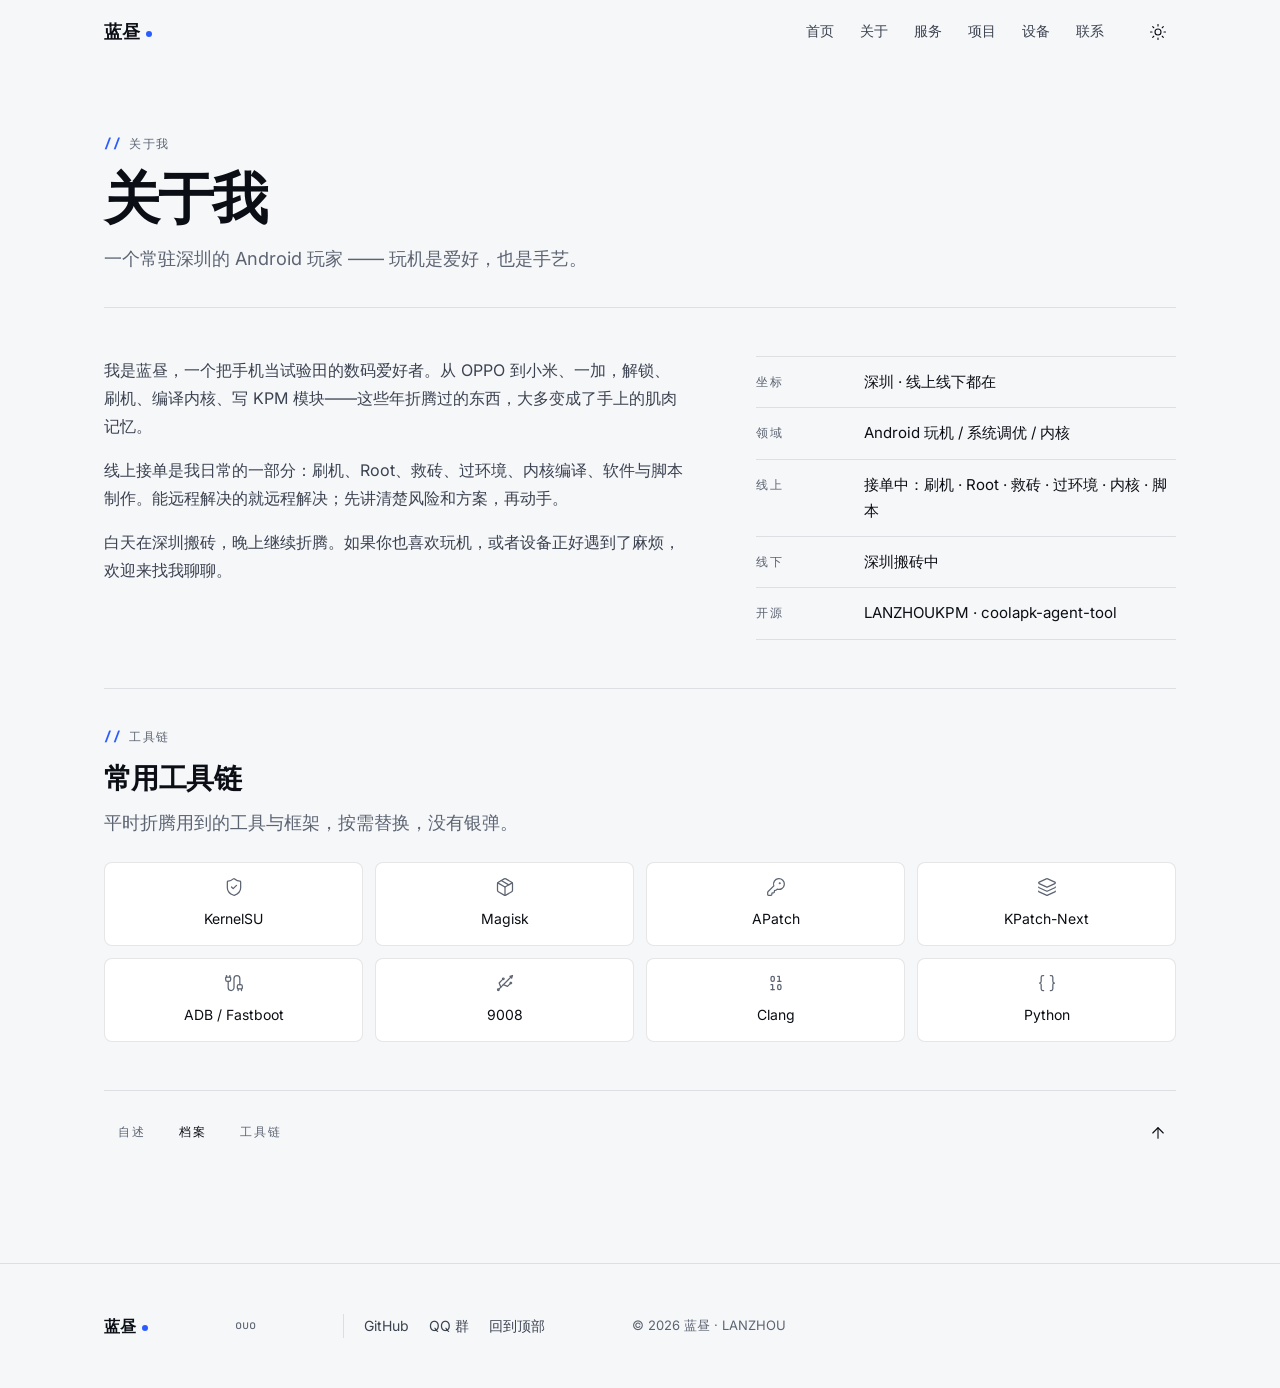
==== about/index.html @ 0f18b176 "site build: 2026-10-04 13:26 UTC" ====
<!DOCTYPE html><html lang="zh-CN" data-theme="light"><head><meta charset="utf-8"><meta name="viewport" content="width=device-width, initial-scale=1"><title>关于我 · 蓝昼 LANZHOU</title><meta name="description" content="蓝昼，常驻深圳的 Android 玩家：解锁、刷机、编译内核、写 KPM 模块。这是他的自述与常用工具链。"><meta name="color-scheme" content="light dark"><meta name="theme-color" content="#f6f7f9" media="(prefers-color-scheme: light)"><meta name="theme-color" content="#06080d" media="(prefers-color-scheme: dark)"><meta name="author" content="蓝昼"><meta property="og:title" content="关于我 · 蓝昼 LANZHOU"><meta property="og:description" content="蓝昼，常驻深圳的 Android 玩家：解锁、刷机、编译内核、写 KPM 模块。这是他的自述与常用工具链。"><meta property="og:type" content="website"><link rel="icon" type="image/svg+xml" href="/favicon.svg"><script>
      (function () {
        var root = document.documentElement;
        root.classList.add('js');
        try {
          var stored = localStorage.getItem('lz-theme');
          var theme =
            stored === 'light' || stored === 'dark'
              ? stored
              : window.matchMedia('(prefers-color-scheme: dark)').matches
                ? 'dark'
                : 'light';
          root.dataset.theme = theme;
        } catch (error) {
          /* keep the default light theme */
        }
      })();
    </script><meta name="astro-view-transitions-enabled" content="true"><meta name="astro-view-transitions-fallback" content="animate"><script type="module" src="/_astro/ClientRouter.astro_astro_type_script_index_0_lang.CYDbzu1r.js"></script><link rel="stylesheet" href="/_astro/Footer.B8YaAHz7.css"></head><body><a class="skip-link" href="#main">跳到主要内容</a><header data-astro-transition-persist="nav" class="nav" id="nav"><div class="container nav__inner"><a class="nav__logo" href="/" aria-label="蓝昼 · 回到首页">蓝昼<span class="nav__dot" aria-hidden="true"></span></a><nav class="nav__links" aria-label="主导航"><a class="nav__link" href="/">首页</a><a class="nav__link is-active" href="/about" aria-current="page">关于</a><a class="nav__link" href="/services">服务</a><a class="nav__link" href="/projects">项目</a><a class="nav__link" href="/devices">设备</a><a class="nav__link" href="/contact">联系</a><span class="nav__underline" aria-hidden="true"></span></nav><div class="nav__actions"><button class="icon-btn theme-toggle js-theme-toggle" type="button" aria-label="切换明暗主题" aria-pressed="false"><svg class="icon-sun" width="18" height="18" viewBox="0 0 24 24" fill="none" stroke="currentColor" stroke-width="1.5" stroke-linecap="round" stroke-linejoin="round" aria-hidden="true"><circle cx="12" cy="12" r="4" />
  <path d="M12 2v2" />
  <path d="M12 20v2" />
  <path d="m4.93 4.93 1.41 1.41" />
  <path d="m17.66 17.66 1.41 1.41" />
  <path d="M2 12h2" />
  <path d="M20 12h2" />
  <path d="m6.34 17.66-1.41 1.41" />
  <path d="m19.07 4.93-1.41 1.41" /></svg><svg class="icon-moon" width="18" height="18" viewBox="0 0 24 24" fill="none" stroke="currentColor" stroke-width="1.5" stroke-linecap="round" stroke-linejoin="round" aria-hidden="true"><path d="M20.985 12.486a9 9 0 1 1-9.473-9.472c.405-.022.617.46.402.803a6 6 0 0 0 8.268 8.268c.344-.215.825-.004.803.401" /></svg></button><button class="icon-btn nav__burger" id="navBurger" type="button" aria-label="打开菜单" aria-expanded="false" aria-controls="menuSheet"><span class="burger-lines" aria-hidden="true"><span></span><span></span></span></button></div></div></header><div class="menu-sheet" id="menuSheet"><a class="menu-sheet__link" style="--i:0" href="/">首页</a><a class="menu-sheet__link is-active" style="--i:1" href="/about" aria-current="page">关于</a><a class="menu-sheet__link" style="--i:2" href="/services">服务</a><a class="menu-sheet__link" style="--i:3" href="/projects">项目</a><a class="menu-sheet__link" style="--i:4" href="/devices">设备</a><a class="menu-sheet__link" style="--i:5" href="/contact">联系</a><div class="menu-sheet__foot"><span class="menu-sheet__foot-label">亮色 / 深色</span><button class="icon-btn theme-toggle js-theme-toggle" type="button" aria-label="切换明暗主题" aria-pressed="false"><svg class="icon-sun" width="18" height="18" viewBox="0 0 24 24" fill="none" stroke="currentColor" stroke-width="1.5" stroke-linecap="round" stroke-linejoin="round" aria-hidden="true"><circle cx="12" cy="12" r="4" />
  <path d="M12 2v2" />
  <path d="M12 20v2" />
  <path d="m4.93 4.93 1.41 1.41" />
  <path d="m17.66 17.66 1.41 1.41" />
  <path d="M2 12h2" />
  <path d="M20 12h2" />
  <path d="m6.34 17.66-1.41 1.41" />
  <path d="m19.07 4.93-1.41 1.41" /></svg><svg class="icon-moon" width="18" height="18" viewBox="0 0 24 24" fill="none" stroke="currentColor" stroke-width="1.5" stroke-linecap="round" stroke-linejoin="round" aria-hidden="true"><path d="M20.985 12.486a9 9 0 1 1-9.473-9.472c.405-.022.617.46.402.803a6 6 0 0 0 8.268 8.268c.344-.215.825-.004.803.401" /></svg></button></div></div><main id="main" tabindex="-1"><section><div class="container"><header class="page-head"><p class="eyebrow">关于我</p><h1 class="page-head__title">关于我</h1><p class="page-head__lede">一个常驻深圳的 Android 玩家 —— 玩机是爱好，也是手艺。</p></header><div class="page-body"><div class="about__grid"><div class="about__prose" id="story" data-reveal><p>我是蓝昼，一个把手机当试验田的数码爱好者。从 OPPO 到小米、一加，解锁、刷机、编译内核、写 KPM 模块——这些年折腾过的东西，大多变成了手上的肌肉记忆。</p><p>线上接单是我日常的一部分：刷机、Root、救砖、过环境、内核编译、软件与脚本制作。能远程解决的就远程解决；先讲清楚风险和方案，再动手。</p><p>白天在深圳搬砖，晚上继续折腾。如果你也喜欢玩机，或者设备正好遇到了麻烦，欢迎来找我聊聊。</p></div><div class="about__facts" id="facts" data-reveal style="--reveal-delay:1"><div class="fact"><span class="fact__label">坐标</span><span class="fact__value">深圳 · 线上线下都在</span></div><div class="fact"><span class="fact__label">领域</span><span class="fact__value">Android 玩机 / 系统调优 / 内核</span></div><div class="fact"><span class="fact__label">线上</span><span class="fact__value">接单中：刷机 · Root · 救砖 · 过环境 · 内核 · 脚本</span></div><div class="fact"><span class="fact__label">线下</span><span class="fact__value">深圳搬砖中</span></div><div class="fact"><span class="fact__label">开源</span><span class="fact__value">LANZHOUKPM · coolapk-agent-tool</span></div></div></div><div class="about__toolchain" id="toolchain" data-reveal><p class="eyebrow">工具链</p><h2 class="section-title">常用工具链</h2><p class="section-sub">平时折腾用到的工具与框架，按需替换，没有银弹。</p><ul class="tool-grid" role="list"><li class="tool-tile"><span class="tool-tile__icon"><svg width="20" height="20" viewBox="0 0 24 24" fill="none" stroke="currentColor" stroke-width="1.5" stroke-linecap="round" stroke-linejoin="round" aria-hidden="true"><path d="M20 13c0 5-3.5 7.5-7.66 8.95a1 1 0 0 1-.67-.01C7.5 20.5 4 18 4 13V6a1 1 0 0 1 1-1c2 0 4.5-1.2 6.24-2.72a1.17 1.17 0 0 1 1.52 0C14.51 3.81 17 5 19 5a1 1 0 0 1 1 1z" />
  <path d="m9 12 2 2 4-4" /></svg></span><span class="tool-tile__name">KernelSU</span></li><li class="tool-tile"><span class="tool-tile__icon"><svg width="20" height="20" viewBox="0 0 24 24" fill="none" stroke="currentColor" stroke-width="1.5" stroke-linecap="round" stroke-linejoin="round" aria-hidden="true"><path d="M11 21.73a2 2 0 0 0 2 0l7-4A2 2 0 0 0 21 16V8a2 2 0 0 0-1-1.73l-7-4a2 2 0 0 0-2 0l-7 4A2 2 0 0 0 3 8v8a2 2 0 0 0 1 1.73z" />
  <path d="M12 22V12" />
  <polyline points="3.29 7 12 12 20.71 7" />
  <path d="m7.5 4.27 9 5.15" /></svg></span><span class="tool-tile__name">Magisk</span></li><li class="tool-tile"><span class="tool-tile__icon"><svg width="20" height="20" viewBox="0 0 24 24" fill="none" stroke="currentColor" stroke-width="1.5" stroke-linecap="round" stroke-linejoin="round" aria-hidden="true"><path d="M2.586 17.414A2 2 0 0 0 2 18.828V21a1 1 0 0 0 1 1h3a1 1 0 0 0 1-1v-1a1 1 0 0 1 1-1h1a1 1 0 0 0 1-1v-1a1 1 0 0 1 1-1h.172a2 2 0 0 0 1.414-.586l.814-.814a6.5 6.5 0 1 0-4-4z" />
  <circle cx="16.5" cy="7.5" r=".5" fill="currentColor" /></svg></span><span class="tool-tile__name">APatch</span></li><li class="tool-tile"><span class="tool-tile__icon"><svg width="20" height="20" viewBox="0 0 24 24" fill="none" stroke="currentColor" stroke-width="1.5" stroke-linecap="round" stroke-linejoin="round" aria-hidden="true"><path d="M12.83 2.18a2 2 0 0 0-1.66 0L2.6 6.08a1 1 0 0 0 0 1.83l8.58 3.91a2 2 0 0 0 1.66 0l8.58-3.9a1 1 0 0 0 0-1.83z" />
  <path d="M2 12a1 1 0 0 0 .58.91l8.6 3.91a2 2 0 0 0 1.65 0l8.58-3.9A1 1 0 0 0 22 12" />
  <path d="M2 17a1 1 0 0 0 .58.91l8.6 3.91a2 2 0 0 0 1.65 0l8.58-3.9A1 1 0 0 0 22 17" /></svg></span><span class="tool-tile__name">KPatch-Next</span></li><li class="tool-tile"><span class="tool-tile__icon"><svg width="20" height="20" viewBox="0 0 24 24" fill="none" stroke="currentColor" stroke-width="1.5" stroke-linecap="round" stroke-linejoin="round" aria-hidden="true"><path d="M17 19a1 1 0 0 1-1-1v-2a2 2 0 0 1 2-2h2a2 2 0 0 1 2 2v2a1 1 0 0 1-1 1z" />
  <path d="M17 21v-2" />
  <path d="M19 14V6.5a1 1 0 0 0-7 0v11a1 1 0 0 1-7 0V10" />
  <path d="M21 21v-2" />
  <path d="M3 5V3" />
  <path d="M4 10a2 2 0 0 1-2-2V6a1 1 0 0 1 1-1h4a1 1 0 0 1 1 1v2a2 2 0 0 1-2 2z" />
  <path d="M7 5V3" /></svg></span><span class="tool-tile__name">ADB / Fastboot</span></li><li class="tool-tile"><span class="tool-tile__icon"><svg width="20" height="20" viewBox="0 0 24 24" fill="none" stroke="currentColor" stroke-width="1.5" stroke-linecap="round" stroke-linejoin="round" aria-hidden="true"><circle cx="10" cy="7" r="1" />
  <circle cx="4" cy="20" r="1" />
  <path d="M4.7 19.3 19 5" />
  <path d="m21 3-3 1 2 2Z" />
  <path d="M9.26 7.68 5 12l2 5" />
  <path d="m10 14 5 2 3.5-3.5" />
  <path d="m18 12 1-1 1 1-1 1Z" /></svg></span><span class="tool-tile__name">9008</span></li><li class="tool-tile"><span class="tool-tile__icon"><svg width="20" height="20" viewBox="0 0 24 24" fill="none" stroke="currentColor" stroke-width="1.5" stroke-linecap="round" stroke-linejoin="round" aria-hidden="true"><rect x="14" y="14" width="4" height="6" rx="2" />
  <rect x="6" y="4" width="4" height="6" rx="2" />
  <path d="M6 20h4" />
  <path d="M14 10h4" />
  <path d="M6 14h2v6" />
  <path d="M14 4h2v6" /></svg></span><span class="tool-tile__name">Clang</span></li><li class="tool-tile"><span class="tool-tile__icon"><svg width="20" height="20" viewBox="0 0 24 24" fill="none" stroke="currentColor" stroke-width="1.5" stroke-linecap="round" stroke-linejoin="round" aria-hidden="true"><path d="M8 3H7a2 2 0 0 0-2 2v5a2 2 0 0 1-2 2 2 2 0 0 1 2 2v5c0 1.1.9 2 2 2h1" />
  <path d="M16 21h1a2 2 0 0 0 2-2v-5c0-1.1.9-2 2-2a2 2 0 0 1-2-2V5a2 2 0 0 0-2-2h-1" /></svg></span><span class="tool-tile__name">Python</span></li></ul></div><nav class="page-toc" aria-label="本页目录" data-toc><ul class="page-toc__list" role="list"><li><a class="page-toc__link" href="#story" data-toc-link="#story">自述</a></li><li><a class="page-toc__link" href="#facts" data-toc-link="#facts">档案</a></li><li><a class="page-toc__link" href="#toolchain" data-toc-link="#toolchain">工具链</a></li></ul><button class="icon-btn page-toc__top" type="button" data-toc-top aria-label="回到顶部"><svg width="16" height="16" viewBox="0 0 24 24" fill="none" stroke="currentColor" stroke-width="1.5" stroke-linecap="round" stroke-linejoin="round" aria-hidden="true"><path d="m5 12 7-7 7 7" />
  <path d="M12 19V5" /></svg></button></nav></div></div></section></main><footer class="footer"><div class="container"><div class="footer__grid"><a class="footer__brand" href="/">蓝昼<span class="brand-dot" aria-hidden="true"></span></a><span class="footer__meta">ouo</span><div class="footer__links footer__links--routes"><a class="footer__link" href="https://github.com/LANZHOU-1" target="_blank" rel="noopener">GitHub</a><a class="footer__link" href="https://qm.qq.com/cgi-bin/qm/qr?k=FAzw1wKRV6R-6odhcSvSNSamWyo17o_5&amp;jump_from=webapi&amp;authKey=oeqmKlNpkUFIu+/Ma2nOqrueSHoh1JoUUSZ+VoMtCYi2a6aO78MT2yeQeweDq3gS" target="_blank" rel="noopener">QQ 群</a><button class="footer__link" type="button" data-toc-top>回到顶部</button></div><p class="footer__copy">© 2026 蓝昼 · LANZHOU</p></div></div></footer><div class="toast" id="toast" role="status" aria-live="polite"></div><script type="module" src="/_astro/BaseLayout.astro_astro_type_script_index_0_lang.CA8ISk42.js"></script></body></html>
---- _astro/Footer.B8YaAHz7.css ----
.astro-route-announcer{clip:rect(0 0 0 0);clip-path:inset(50%);white-space:nowrap;width:1px;height:1px;position:absolute;top:0;left:0;overflow:hidden}@font-face{font-family:Inter Variable;font-style:normal;font-display:swap;font-weight:100 900;src:url(/_astro/inter-cyrillic-ext-wght-normal.BOeWTOD4.woff2)format("woff2-variations");unicode-range:U+460-52F,U+1C80-1C8A,U+20B4,U+2DE0-2DFF,U+A640-A69F,U+FE2E-FE2F}@font-face{font-family:Inter Variable;font-style:normal;font-display:swap;font-weight:100 900;src:url(/_astro/inter-cyrillic-wght-normal.DqGufNeO.woff2)format("woff2-variations");unicode-range:U+301,U+400-45F,U+490-491,U+4B0-4B1,U+2116}@font-face{font-family:Inter Variable;font-style:normal;font-display:swap;font-weight:100 900;src:url(/_astro/inter-greek-ext-wght-normal.DlzME5K_.woff2)format("woff2-variations");unicode-range:U+1F??}@font-face{font-family:Inter Variable;font-style:normal;font-display:swap;font-weight:100 900;src:url(/_astro/inter-greek-wght-normal.CkhJZR-_.woff2)format("woff2-variations");unicode-range:U+370-377,U+37A-37F,U+384-38A,U+38C,U+38E-3A1,U+3A3-3FF}@font-face{font-family:Inter Variable;font-style:normal;font-display:swap;font-weight:100 900;src:url(/_astro/inter-vietnamese-wght-normal.CBcvBZtf.woff2)format("woff2-variations");unicode-range:U+102-103,U+110-111,U+128-129,U+168-169,U+1A0-1A1,U+1AF-1B0,U+300-301,U+303-304,U+308-309,U+323,U+329,U+1EA0-1EF9,U+20AB}@font-face{font-family:Inter Variable;font-style:normal;font-display:swap;font-weight:100 900;src:url(/_astro/inter-latin-ext-wght-normal.DO1Apj_S.woff2)format("woff2-variations");unicode-range:U+100-2BA,U+2BD-2C5,U+2C7-2CC,U+2CE-2D7,U+2DD-2FF,U+304,U+308,U+329,U+1D00-1DBF,U+1E00-1E9F,U+1EF2-1EFF,U+2020,U+20A0-20AB,U+20AD-20C0,U+2113,U+2C60-2C7F,U+A720-A7FF}@font-face{font-family:Inter Variable;font-style:normal;font-display:swap;font-weight:100 900;src:url(/_astro/inter-latin-wght-normal.Dx4kXJAl.woff2)format("woff2-variations");unicode-range:U+??,U+131,U+152-153,U+2BB-2BC,U+2C6,U+2DA,U+2DC,U+304,U+308,U+329,U+2000-206F,U+20AC,U+2122,U+2191,U+2193,U+2212,U+2215,U+FEFF,U+FFFD}@font-face{font-family:JetBrains Mono;font-style:normal;font-display:swap;font-weight:400;src:url([data-uri])format("woff2"),url([data-uri])format("woff");unicode-range:U+460-52F,U+1C80-1C8A,U+20B4,U+2DE0-2DFF,U+A640-A69F,U+FE2E-FE2F}@font-face{font-family:JetBrains Mono;font-style:normal;font-display:swap;font-weight:400;src:url(/_astro/jetbrains-mono-cyrillic-400-normal.BEIGL1Tu.woff2)format("woff2"),url(/_astro/jetbrains-mono-cyrillic-400-normal.ugxPyKxw.woff)format("woff");unicode-range:U+301,U+400-45F,U+490-491,U+4B0-4B1,U+2116}@font-face{font-family:JetBrains Mono;font-style:normal;font-display:swap;font-weight:400;src:url(/_astro/jetbrains-mono-greek-400-normal.C190GLew.woff2)format("woff2"),url(/_astro/jetbrains-mono-greek-400-normal.B9oWc5Lo.woff)format("woff");unicode-range:U+370-377,U+37A-37F,U+384-38A,U+38C,U+38E-3A1,U+3A3-3FF}@font-face{font-family:JetBrains Mono;font-style:normal;font-display:swap;font-weight:400;src:url([data-uri])format("woff2"),url(/_astro/jetbrains-mono-vietnamese-400-normal.CqNFfHCs.woff)format("woff");unicode-range:U+102-103,U+110-111,U+128-129,U+168-169,U+1A0-1A1,U+1AF-1B0,U+300-301,U+303-304,U+308-309,U+323,U+329,U+1EA0-1EF9,U+20AB}@font-face{font-family:JetBrains Mono;font-style:normal;font-display:swap;font-weight:400;src:url(/_astro/jetbrains-mono-latin-ext-400-normal.Bc8Ftmh3.woff2)format("woff2"),url(/_astro/jetbrains-mono-latin-ext-400-normal.fXTG6kC5.woff)format("woff");unicode-range:U+100-2BA,U+2BD-2C5,U+2C7-2CC,U+2CE-2D7,U+2DD-2FF,U+304,U+308,U+329,U+1D00-1DBF,U+1E00-1E9F,U+1EF2-1EFF,U+2020,U+20A0-20AB,U+20AD-20C0,U+2113,U+2C60-2C7F,U+A720-A7FF}@font-face{font-family:JetBrains Mono;font-style:normal;font-display:swap;font-weight:400;src:url(/_astro/jetbrains-mono-latin-400-normal.V6pRDFza.woff2)format("woff2"),url(/_astro/jetbrains-mono-latin-400-normal.6-qcROiO.woff)format("woff");unicode-range:U+??,U+131,U+152-153,U+2BB-2BC,U+2C6,U+2DA,U+2DC,U+304,U+308,U+329,U+2000-206F,U+20AC,U+2122,U+2191,U+2193,U+2212,U+2215,U+FEFF,U+FFFD}@font-face{font-family:JetBrains Mono;font-style:normal;font-display:swap;font-weight:500;src:url([data-uri])format("woff2"),url([data-uri])format("woff");unicode-range:U+460-52F,U+1C80-1C8A,U+20B4,U+2DE0-2DFF,U+A640-A69F,U+FE2E-FE2F}@font-face{font-family:JetBrains Mono;font-style:normal;font-display:swap;font-weight:500;src:url(/_astro/jetbrains-mono-cyrillic-500-normal.DmUKJPL_.woff2)format("woff2"),url(/_astro/jetbrains-mono-cyrillic-500-normal.DJqRU3vO.woff)format("woff");unicode-range:U+301,U+400-45F,U+490-491,U+4B0-4B1,U+2116}@font-face{font-family:JetBrains Mono;font-style:normal;font-display:swap;font-weight:500;src:url(/_astro/jetbrains-mono-greek-500-normal.JpySY46c.woff2)format("woff2"),url(/_astro/jetbrains-mono-greek-500-normal.D7SFKleX.woff)format("woff");unicode-range:U+370-377,U+37A-37F,U+384-38A,U+38C,U+38E-3A1,U+3A3-3FF}@font-face{font-family:JetBrains Mono;font-style:normal;font-display:swap;font-weight:500;src:url([data-uri])format("woff2"),url(/_astro/jetbrains-mono-vietnamese-500-normal.DNRqzVM1.woff)format("woff");unicode-range:U+102-103,U+110-111,U+128-129,U+168-169,U+1A0-1A1,U+1AF-1B0,U+300-301,U+303-304,U+308-309,U+323,U+329,U+1EA0-1EF9,U+20AB}@font-face{font-family:JetBrains Mono;font-style:normal;font-display:swap;font-weight:500;src:url(/_astro/jetbrains-mono-latin-ext-500-normal.Cut-4mMH.woff2)format("woff2"),url(/_astro/jetbrains-mono-latin-ext-500-normal.ckzbgY84.woff)format("woff");unicode-range:U+100-2BA,U+2BD-2C5,U+2C7-2CC,U+2CE-2D7,U+2DD-2FF,U+304,U+308,U+329,U+1D00-1DBF,U+1E00-1E9F,U+1EF2-1EFF,U+2020,U+20A0-20AB,U+20AD-20C0,U+2113,U+2C60-2C7F,U+A720-A7FF}@font-face{font-family:JetBrains Mono;font-style:normal;font-display:swap;font-weight:500;src:url(/_astro/jetbrains-mono-latin-500-normal.BWZEU5yA.woff2)format("woff2"),url(/_astro/jetbrains-mono-latin-500-normal.CJOVTJB7.woff)format("woff");unicode-range:U+??,U+131,U+152-153,U+2BB-2BC,U+2C6,U+2DA,U+2DC,U+304,U+308,U+329,U+2000-206F,U+20AC,U+2122,U+2191,U+2193,U+2212,U+2215,U+FEFF,U+FFFD}:root{color-scheme:light;--color-primary:#2a5cff;--color-primary-hover:#1f4fe0;--color-primary-pressed:#1a44c4;--color-on-primary:#fff;--color-primary-soft:#2a5cff0f;--color-link:#2a5cff;--color-focus-ring:#2a5cff73;--color-glow-accent:#2a5cff1f;--color-ink:#0b0e14;--color-body:#3b4250;--color-mute:#5c6472;--color-ash:#969eac;--color-canvas:#fff;--color-canvas-soft:#f6f7f9;--color-canvas-soft-2:#eef1f5;--color-surface-1:#fff;--color-surface-2:#f6f7f9;--color-surface-3:#eef1f5;--color-surface-4:#e6eaf0;--color-hairline:#0b0e141a;--color-hairline-strong:#0b0e142e;--color-success:#1e9e5a;--color-error:#d93025;--color-warning:#b4690e;--color-selection-bg:#2a5cff;--color-selection-fg:#fff;--font-sans:"Inter Variable", Inter, system-ui, -apple-system, "Segoe UI", "PingFang SC", "HarmonyOS Sans SC", "MiSans", "Microsoft YaHei UI", "Microsoft YaHei", sans-serif;--font-mono:"JetBrains Mono", "Cascadia Code", Consolas, "Courier New", monospace;--space-xxs:4px;--space-xs:8px;--space-sm:12px;--space-md:16px;--space-lg:24px;--space-xl:32px;--space-xxl:48px;--space-section:112px;--radius-xs:4px;--radius-sm:6px;--radius-md:8px;--radius-lg:12px;--radius-xl:16px;--radius-xxl:24px;--radius-pill:9999px;--shadow-sm:0 1px 2px #0b0e140a, 0 1px 1px #0b0e1408;--shadow-lift:0 10px 30px #0b0e1412;--shadow-modal:0 24px 64px #0b0e142e;--ease-system:cubic-bezier(.22, 1, .36, 1);--dur-fast:.15s;--dur-base:.2s;--dur-slow:.4s;--dur-theme:.35s;--dur-page-out:.15s;--dur-page-in:.32s;--dur-page-delay:70ms;--dur-nav-glide:.26s;--container-max:1120px;--nav-height:64px;--scrim:#06080d99}[data-theme=dark]{color-scheme:dark;--color-primary:#3d6af2;--color-primary-hover:#3563ea;--color-primary-pressed:#2e58dc;--color-on-primary:#fff;--color-primary-soft:#3d6af224;--color-link:#6e9bff;--color-focus-ring:#6e9bff80;--color-glow-accent:#3d6af233;--color-ink:#f1f4f9;--color-body:#b9c1ce;--color-mute:#8d96a8;--color-ash:#626b7c;--color-canvas:#0c1017;--color-canvas-soft:#06080d;--color-canvas-soft-2:#0c1017;--color-surface-1:#0c1017;--color-surface-2:#12161f;--color-surface-3:#171c26;--color-surface-4:#1d2330;--color-hairline:#ffffff17;--color-hairline-strong:#ffffff29;--color-selection-bg:#6e9bff;--color-selection-fg:#06080d;--shadow-sm:0 1px 2px #0006;--shadow-lift:0 10px 30px #00000073, 0 0 0 1px #3d6af238, 0 12px 32px #3d6af229;--shadow-modal:0 24px 64px #0009}*,:before,:after{box-sizing:border-box}*{margin:0}html{-webkit-text-size-adjust:100%;scroll-behavior:smooth;scroll-padding-top:calc(var(--nav-height) + 16px);background:var(--color-canvas-soft)}body{font-family:var(--font-sans);color:var(--color-body);background:var(--color-canvas-soft);-webkit-font-smoothing:antialiased;text-rendering:optimizelegibility;font-size:16px;line-height:1.75;overflow-x:hidden}img,svg,video{max-width:100%;display:block}button,input,textarea,select{font:inherit;color:inherit}button{cursor:pointer;background:0 0;border:0;padding:0}ul,ol{padding:0;list-style:none}a{color:var(--color-link);text-decoration:none}p a,.prose a{text-underline-offset:3px;text-decoration:underline 1px}h1,h2,h3,h4{color:var(--color-ink);text-wrap:balance;font-weight:600}p{text-wrap:pretty;max-width:68ch}strong{color:var(--color-ink);font-weight:600}code,kbd{font-family:var(--font-mono);background:var(--color-surface-3);border:1px solid var(--color-hairline);border-radius:var(--radius-xs);padding:1px 6px;font-size:.9em}:focus-visible{outline:2px solid var(--color-focus-ring);outline-offset:2px;border-radius:2px}#main:focus-visible{outline:none}::selection{background:var(--color-selection-bg);color:var(--color-selection-fg)}*{scrollbar-width:thin;scrollbar-color:var(--color-ash) transparent}::-webkit-scrollbar{width:10px;height:10px}::-webkit-scrollbar-track{background:0 0}::-webkit-scrollbar-thumb{background:var(--color-surface-4);border-radius:var(--radius-pill);border:2px solid var(--color-canvas-soft)}.container{width:100%;max-width:var(--container-max);margin-inline:auto;padding-inline:24px}.section{padding-block:var(--space-section)}.section--hairline{border-top:1px solid var(--color-hairline)}.section-head{margin-bottom:var(--space-xxl)}.eyebrow{font-family:var(--font-mono);letter-spacing:1.6px;text-transform:uppercase;color:var(--color-mute);align-items:center;gap:8px;font-size:12px;font-weight:500;display:inline-flex}.eyebrow:before{content:"//";color:var(--color-primary);font-weight:600}.section-title{letter-spacing:-.6px;color:var(--color-ink);margin-top:var(--space-sm);font-size:28px;font-weight:600;line-height:1.25}.section-sub{margin-top:var(--space-sm);color:var(--color-mute);max-width:62ch;font-size:18px;line-height:1.7}.page-head{padding-top:calc(var(--nav-height) + 64px);padding-bottom:var(--space-xl);border-bottom:1px solid var(--color-hairline)}.page-head__title{margin-top:var(--space-sm);letter-spacing:-2.2px;color:var(--color-ink);font-size:56px;font-weight:600;line-height:1.08}.page-head__lede{margin-top:var(--space-md);max-width:60ch;color:var(--color-mute);font-size:18px;line-height:1.7}.page-body{padding-top:var(--space-xxl);padding-bottom:var(--space-section)}.skip-link{z-index:100;background:var(--color-ink);color:var(--color-canvas);border-radius:var(--radius-md);transition:transform var(--dur-fast) var(--ease-system);padding:8px 14px;font-size:14px;position:fixed;top:8px;left:8px;transform:translateY(-200%)}.skip-link:focus-visible{transform:none}.visually-hidden{clip:rect(0 0 0 0);white-space:nowrap;border:0;width:1px;height:1px;margin:-1px;padding:0;position:absolute;overflow:hidden}@media (width<=768px){.container{padding-inline:20px}.section{padding-block:64px}.page-head{padding-top:calc(var(--nav-height) + 40px);padding-bottom:var(--space-lg)}.page-head__title{letter-spacing:-1.4px;font-size:40px}.page-body{padding-bottom:72px}}@media (width<=480px){.container{padding-inline:16px}}.btn{border-radius:var(--radius-md);white-space:nowrap;min-height:44px;transition:background-color var(--dur-fast) var(--ease-system), border-color var(--dur-fast) var(--ease-system), color var(--dur-fast) var(--ease-system), transform var(--dur-fast) var(--ease-system), box-shadow var(--dur-base) var(--ease-system);border:1px solid #0000;justify-content:center;align-items:center;gap:8px;padding:10px 18px;font-size:14px;font-weight:500;line-height:1.2;display:inline-flex}.btn svg{flex:none;width:16px;height:16px}.btn--primary{background:var(--color-primary);color:var(--color-on-primary)}.btn--primary:hover{background:var(--color-primary-hover);box-shadow:var(--shadow-lift);transform:translateY(-1px)}.btn--primary:active{background:var(--color-primary-pressed);box-shadow:none;transform:scale(.985)}.btn__arrow{transition:transform var(--dur-fast) var(--ease-system)}.btn:hover .btn__arrow{transform:translate(2px)}.btn--secondary{color:var(--color-ink);border-color:var(--color-hairline-strong);background:0 0}.btn--secondary:hover{background:var(--color-surface-2);border-color:var(--color-ink)}.btn--ghost{min-height:38px;color:var(--color-body);background:0 0;padding:8px 12px}.btn--ghost:hover{color:var(--color-ink);background:var(--color-surface-2)}.icon-btn{border-radius:var(--radius-md);background:var(--color-surface-2);width:36px;height:36px;color:var(--color-ink);transition:background-color var(--dur-base) var(--ease-system), color var(--dur-base) var(--ease-system), transform var(--dur-fast) var(--ease-system);justify-content:center;align-items:center;display:inline-flex;position:relative}.icon-btn:after{content:"";position:absolute;inset:-4px}.icon-btn:hover{background:var(--color-surface-3)}.icon-btn:active{transform:scale(.96)}.icon-btn svg{width:18px;height:18px}.theme-toggle{overflow:hidden}.theme-toggle svg{transition:opacity var(--dur-base) var(--ease-system), transform var(--dur-base) var(--ease-system);position:absolute;top:50%;left:50%}.theme-toggle .icon-sun{transform:translate(-50%,-50%)}.theme-toggle .icon-moon{opacity:0;transform:translate(-50%,-50%)rotate(-40deg)scale(.7)}[data-theme=dark] .theme-toggle .icon-sun{opacity:0;transform:translate(-50%,-50%)rotate(40deg)scale(.7)}[data-theme=dark] .theme-toggle .icon-moon{opacity:1;transform:translate(-50%,-50%)}.tag{height:24px;font-family:var(--font-mono);letter-spacing:1.6px;text-transform:uppercase;color:var(--color-mute);background:var(--color-surface-2);border-radius:var(--radius-pill);white-space:nowrap;align-items:center;gap:6px;padding:0 10px;font-size:12px;font-weight:500;display:inline-flex}.tags{gap:var(--space-xs);flex-wrap:wrap;display:flex}.tag--accent{color:var(--color-primary);background:var(--color-primary-soft)}[data-theme=dark] .tag--accent{color:var(--color-link)}.status-pill{font-family:var(--font-mono);letter-spacing:1.6px;color:var(--color-body);background:var(--color-surface-1);border:1px solid var(--color-hairline);border-radius:var(--radius-pill);cursor:pointer;transition:background-color var(--dur-base) var(--ease-system), border-color var(--dur-base) var(--ease-system), color var(--dur-base) var(--ease-system);align-items:center;gap:8px;padding:6px 14px;font-size:12px;font-weight:500;line-height:1.4;display:inline-flex;position:relative}.status-pill:hover{color:var(--color-ink);background:var(--color-surface-2);border-color:var(--color-hairline-strong)}.status-pill__dot{border-radius:var(--radius-pill);background:var(--color-primary);width:6px;height:6px;animation:2s ease-in-out infinite status-pulse}.tool-grid{gap:var(--space-sm);margin-top:var(--space-lg);grid-template-columns:repeat(4,minmax(0,1fr));padding:0;list-style:none;display:grid}.tool-tile{text-align:center;color:var(--color-ink);background:var(--color-surface-1);border:1px solid var(--color-hairline);border-radius:var(--radius-md);transition:transform var(--dur-base) var(--ease-system), border-color var(--dur-base) var(--ease-system), box-shadow var(--dur-base) var(--ease-system);flex-direction:column;align-items:center;gap:10px;padding:14px 12px;display:flex}.tool-tile:hover{border-color:var(--color-hairline-strong);box-shadow:var(--shadow-lift);transform:translateY(-2px)}.tool-tile__icon{color:var(--color-mute);transition:color var(--dur-base) var(--ease-system);display:inline-flex}.tool-tile:hover .tool-tile__icon{color:var(--color-primary)}.tool-tile__name{color:var(--color-ink);font-size:14px;line-height:1.7}.device-filter{margin-bottom:var(--space-lg);scrollbar-width:none;align-items:center;gap:6px;display:flex;overflow-x:auto}.device-filter::-webkit-scrollbar{display:none}.pill-tab{white-space:nowrap;color:var(--color-body);border-radius:var(--radius-pill);cursor:pointer;transition:background-color var(--dur-fast) var(--ease-system), color var(--dur-fast) var(--ease-system);background:0 0;flex:none;align-items:center;padding:6px 14px;font-size:14px;font-weight:400;line-height:1.7;display:inline-flex}.pill-tab:hover{color:var(--color-ink)}.pill-tab[aria-pressed=true]{color:var(--color-ink);background:var(--color-surface-2)}.faq{margin-top:var(--space-xl)}.faq-item{border-top:1px solid var(--color-hairline);padding:18px 0}.faq-item:last-child{border-bottom:1px solid var(--color-hairline)}.faq-item__q{justify-content:space-between;align-items:center;gap:var(--space-md);letter-spacing:-.15px;color:var(--color-ink);cursor:pointer;font-size:18px;font-weight:500;line-height:1.5;list-style:none;display:flex}.faq-item__q::-webkit-details-marker{display:none}.faq-item__chevron{color:var(--color-mute);transition:transform var(--dur-base) var(--ease-system);flex:none;display:inline-flex}.faq-item[open] .faq-item__chevron{transform:rotate(180deg)}.faq-item__a{max-width:68ch;margin-top:var(--space-sm);color:var(--color-body);font-size:16px;line-height:1.75}.clock-strip{margin-top:var(--space-xxl);border-top:1px solid var(--color-hairline);font-family:var(--font-mono);color:var(--color-mute);font-variant-numeric:tabular-nums;padding:14px 0;font-size:13px;line-height:1.7}.card{background:var(--color-surface-1);border:1px solid var(--color-hairline);border-radius:var(--radius-lg);box-shadow:var(--shadow-sm);padding:24px}.card-title{letter-spacing:-.4px;color:var(--color-ink);font-size:22px;font-weight:600;line-height:1.3}.card-desc{color:var(--color-mute);font-size:14px;line-height:1.7}.service-card{background:var(--color-surface-1);border:1px solid var(--color-hairline);border-radius:var(--radius-lg);box-shadow:var(--shadow-sm);transition:transform var(--dur-base) var(--ease-system), box-shadow var(--dur-base) var(--ease-system), border-color var(--dur-base) var(--ease-system);flex-direction:column;gap:12px;padding:24px;display:flex;position:relative}.service-card:hover{border-color:var(--color-hairline-strong);box-shadow:var(--shadow-lift);transform:translateY(-3px)}.service-card__icon{border-radius:var(--radius-md);background:var(--color-surface-2);width:36px;height:36px;color:var(--color-mute);transition:background-color var(--dur-base) var(--ease-system), color var(--dur-base) var(--ease-system);place-items:center;display:grid}.service-card__icon svg{width:20px;height:20px}.service-card:hover .service-card__icon{background:var(--color-primary-soft);color:var(--color-primary)}[data-theme=dark] .service-card:hover .service-card__icon{color:var(--color-link)}.service-card__link{font-family:var(--font-mono);letter-spacing:.4px;color:var(--color-link);align-items:center;gap:6px;margin-top:auto;padding-top:10px;font-size:12px;display:inline-flex}.service-card__link svg{width:14px;height:14px;transition:transform var(--dur-fast) var(--ease-system)}.service-card:hover .service-card__link svg{transform:translate(3px)}.project-card{background:var(--color-surface-1);border:1px solid var(--color-hairline);border-radius:var(--radius-lg);box-shadow:var(--shadow-sm);transition:background-color var(--dur-base) var(--ease-system), transform var(--dur-base) var(--ease-system), box-shadow var(--dur-base) var(--ease-system), border-color var(--dur-base) var(--ease-system);flex-direction:column;gap:14px;padding:28px;display:flex}.project-card:hover{background:var(--color-surface-2);border-color:var(--color-hairline-strong);box-shadow:var(--shadow-lift);transform:translateY(-3px)}.project-card__head{flex-wrap:wrap;align-items:center;gap:10px;display:flex}.project-card__name{letter-spacing:-.4px;color:var(--color-ink);font-size:22px;font-weight:600}.project-card__tagline{font-family:var(--font-mono);letter-spacing:.2px;color:var(--color-mute);font-size:13px}.project-card__actions{flex-wrap:wrap;gap:10px;margin-top:auto;padding-top:10px;display:flex}.project-card__stars{font-family:var(--font-mono);color:var(--color-mute);align-items:center;gap:5px;font-size:12px;display:inline-flex}.device-row{border-top:1px solid var(--color-hairline);border-radius:var(--radius-md);transition:background-color var(--dur-fast) var(--ease-system);grid-template-columns:minmax(0,1.5fr) minmax(0,.9fr) minmax(0,1fr);align-items:center;gap:12px;padding:14px 18px;display:grid}.device-row:last-child{border-bottom:1px solid var(--color-hairline)}.device-row:hover{background:var(--color-surface-2)}.device-row__name{color:var(--color-ink);font-weight:500}.device-row__role,.device-row__note{font-family:var(--font-mono);color:var(--color-mute);font-size:13px}.device-ledger__head{font-family:var(--font-mono);letter-spacing:1.6px;text-transform:uppercase;color:var(--color-mute);grid-template-columns:minmax(0,1.5fr) minmax(0,.9fr) minmax(0,1fr);gap:12px;padding:0 18px 10px;font-size:12px;font-weight:500;display:grid}.copy-btn{min-height:32px;color:var(--color-body);background:var(--color-surface-2);border:1px solid var(--color-hairline);border-radius:var(--radius-sm);transition:background-color var(--dur-fast) var(--ease-system), border-color var(--dur-fast) var(--ease-system), color var(--dur-fast) var(--ease-system);align-items:center;gap:6px;padding:6px 12px;font-size:14px;font-weight:500;display:inline-flex}.copy-btn:hover{color:var(--color-ink);border-color:var(--color-hairline-strong)}.copy-btn svg{width:14px;height:14px}.copy-btn__done,.copy-btn .icon-check,.copy-btn.is-copied .copy-btn__idle,.copy-btn.is-copied .icon-copy{display:none}.copy-btn.is-copied .copy-btn__done,.copy-btn.is-copied .icon-check,.icon-copy,.icon-check{display:inline-flex}.copy-btn.is-copied{color:var(--color-primary);background:var(--color-primary-soft);border-color:#0000}[data-theme=dark] .copy-btn.is-copied{color:var(--color-link)}@media (width<=768px){.copy-btn{min-height:44px}}.toast{z-index:80;font-family:var(--font-mono);color:var(--color-canvas);background:var(--color-ink);border-radius:var(--radius-md);box-shadow:var(--shadow-modal);opacity:0;pointer-events:none;transition:opacity .18s var(--ease-system), transform .22s var(--ease-system);padding:10px 16px;font-size:13px;position:fixed;bottom:28px;left:50%;transform:translate(-50%,16px)}[data-theme=dark] .toast{color:var(--color-canvas-soft)}.toast.is-visible{opacity:1;transform:translate(-50%)}.qr-frame{border:1px solid var(--color-hairline);border-radius:var(--radius-md);cursor:zoom-in;transition:transform var(--dur-base) var(--ease-system), box-shadow var(--dur-base) var(--ease-system);background:#fff;padding:10px;display:inline-block}.qr-frame:hover{box-shadow:var(--shadow-lift);transform:translateY(-2px)}.qr-frame img{border-radius:var(--radius-xs);width:180px;height:180px}dialog.qr-modal{width:fit-content;max-width:min(92vw,400px);color:var(--color-body);background:var(--color-surface-1);border:1px solid var(--color-hairline);border-radius:var(--radius-xl);box-shadow:var(--shadow-modal);margin:auto;padding:0;position:fixed;inset:0}.qr-modal__inner{padding:20px 20px 16px;position:relative}dialog.qr-modal::backdrop{background:var(--scrim);backdrop-filter:blur(8px)}dialog.qr-modal[open]{animation:qr-modal-in .2s var(--ease-system)}@keyframes qr-modal-in{0%{opacity:0;transform:scale(.96)}to{opacity:1;transform:none}}.qr-modal img{border-radius:var(--radius-xs);width:320px;max-width:100%;height:auto}.qr-modal__close{position:absolute;top:10px;right:10px}.qr-modal__caption{text-align:center;font-family:var(--font-mono);letter-spacing:.4px;color:var(--color-mute);margin-top:12px;font-size:12px}@media (width<=480px){.qr-frame img{width:148px;height:148px}}.nav{z-index:50;height:var(--nav-height);transition:background-color var(--dur-base) var(--ease-system), border-color var(--dur-base) var(--ease-system);background:0 0;border-bottom:1px solid #0000;position:fixed;top:0;left:0;right:0}.nav.is-scrolled{background:var(--color-canvas-soft);border-bottom-color:var(--color-hairline)}@supports (background:color-mix(in srgb, red 50%, transparent)){.nav.is-scrolled{background:color-mix(in srgb, var(--color-canvas-soft) 88%, transparent);backdrop-filter:blur(12px)}}.nav__inner{align-items:center;gap:24px;height:100%;display:flex}.nav__logo{letter-spacing:-.15px;color:var(--color-ink);align-items:center;gap:6px;font-size:18px;font-weight:600;display:inline-flex}.nav__logo:hover{text-decoration:none}.nav__dot,.brand-dot{background:var(--color-primary);border-radius:50%;width:6px;height:6px;margin-top:4px;display:inline-block}.nav__links{align-items:center;gap:2px;margin-left:auto;display:flex;position:relative}.nav__link{height:44px;color:var(--color-body);border-radius:var(--radius-sm);transition:color var(--dur-fast) var(--ease-system);align-items:center;padding:0 12px;font-size:14px;display:inline-flex}.nav__link:hover{color:var(--color-ink);text-decoration:none}.nav__link.is-active{color:var(--color-ink)}.nav__underline{background:var(--color-primary);opacity:0;width:0;height:2px;transition:transform var(--dur-nav-glide) var(--ease-system), width var(--dur-nav-glide) var(--ease-system), opacity .15s var(--ease-system);border-radius:2px;position:absolute;bottom:4px;left:0}.nav__underline.is-instant{transition:none}.nav__actions{align-items:center;gap:10px;display:flex}.nav__burger{display:none}.burger-lines{width:18px;height:12px;display:block;position:relative}.burger-lines span{width:100%;height:2px;transition:top var(--dur-base) var(--ease-system), transform var(--dur-base) var(--ease-system);background:currentColor;border-radius:2px;position:absolute;left:0}.burger-lines span:first-child{top:0}.burger-lines span:last-child{top:10px}.nav__burger[aria-expanded=true] .burger-lines span:first-child{top:5px;transform:rotate(45deg)}.nav__burger[aria-expanded=true] .burger-lines span:last-child{top:5px;transform:rotate(-45deg)}@media (width<=768px){.nav__links{display:none}.nav__burger{display:inline-flex}}.menu-sheet{z-index:45;padding:calc(var(--nav-height) + 28px) 24px 36px;background:var(--color-canvas-soft);opacity:0;pointer-events:none;transition:opacity var(--dur-base) var(--ease-system), transform var(--dur-base) var(--ease-system);flex-direction:column;display:flex;position:fixed;inset:0;transform:translateY(-8px)}.menu-sheet.is-open{opacity:1;pointer-events:auto;transform:none}.menu-sheet__link{letter-spacing:-.6px;color:var(--color-ink);border-bottom:1px solid var(--color-hairline);opacity:0;transition:opacity .3s var(--ease-system), transform .3s var(--ease-system);transition-delay:calc(var(--i,0) * 40ms);justify-content:space-between;align-items:center;gap:16px;padding:14px 0;font-size:28px;font-weight:600;display:flex;transform:translateY(8px)}.menu-sheet__link.is-active:after{content:"";background:var(--color-primary);border-radius:50%;flex:none;width:6px;height:6px}.menu-sheet.is-open .menu-sheet__link{opacity:1;transform:none}.menu-sheet__foot{justify-content:space-between;align-items:center;margin-top:auto;padding-top:24px;display:flex}.menu-sheet__foot-label{font-family:var(--font-mono);letter-spacing:1.6px;text-transform:uppercase;color:var(--color-mute);font-size:12px}body.no-scroll{overflow:hidden}@media (width>=769px){.menu-sheet{display:none}}.page-toc{align-items:center;gap:var(--space-lg);margin-top:var(--space-xxl);padding-top:var(--space-lg);border-top:1px solid var(--color-hairline);display:flex}.page-toc__list{scrollbar-width:none;align-items:center;gap:6px;min-width:0;margin:0;padding:0;list-style:none;display:flex;overflow-x:auto}.page-toc__list::-webkit-scrollbar{display:none}.page-toc__link{height:34px;font-family:var(--font-mono);letter-spacing:1.6px;white-space:nowrap;color:var(--color-mute);border-radius:var(--radius-pill);transition:background-color var(--dur-fast) var(--ease-system), color var(--dur-fast) var(--ease-system);align-items:center;padding:0 14px;font-size:12px;font-weight:500;display:inline-flex;position:relative}.page-toc__link:after{content:"";position:absolute;inset:-5px -3px}.page-toc__link:hover{color:var(--color-ink);background:var(--color-surface-2);text-decoration:none}.page-toc__link.is-active{color:var(--color-ink);background:var(--color-surface-2)}.page-toc__top{flex:none;margin-left:auto}.footer{background:var(--color-canvas-soft);border-top:1px solid var(--color-hairline);padding:48px 0}.footer__grid{flex-wrap:wrap;justify-content:space-between;align-items:center;gap:20px 28px;display:flex}.footer__brand{color:var(--color-ink);align-items:center;gap:6px;font-weight:600;display:inline-flex}.footer__meta{font-family:var(--font-mono);letter-spacing:.2px;color:var(--color-mute);font-size:12px}.footer__links{flex-wrap:wrap;align-items:center;gap:18px;display:flex}.footer__links--routes{border-left:1px solid var(--color-hairline);gap:20px;padding-left:20px}.footer__link{color:var(--color-body);transition:color var(--dur-fast) var(--ease-system);font-size:14px}.footer__link:hover{color:var(--color-ink);text-decoration:none}.footer__copy{width:100%;color:var(--color-mute);font-size:13px}@media (width<=768px){.footer__grid{flex-direction:column;align-items:flex-start}.footer__links--routes{border-left:0;padding-left:0}.page-toc{gap:var(--space-md);margin-top:var(--space-xl)}.page-toc__list{padding-right:var(--space-lg)}.page-toc__link{height:36px}.pill-tab,.status-pill{min-height:44px}}.hero{padding:calc(var(--nav-height) + 72px) 0 96px;position:relative;overflow:hidden}.hero__grid-bg{background-image:radial-gradient(circle, var(--color-hairline) 1px, transparent 1.2px);opacity:.6;pointer-events:none;background-size:24px 24px;position:absolute;inset:0;-webkit-mask-image:radial-gradient(720px 520px at 82% 6%,#000 0%,#0000 70%);mask-image:radial-gradient(720px 520px at 82% 6%,#000 0%,#0000 70%)}.hero__glow{background:radial-gradient(circle, var(--color-glow-accent) 0%, transparent 65%);pointer-events:none;width:520px;height:520px;position:absolute;top:6%;right:2%}.hero__inner{grid-template-columns:minmax(0,7fr) minmax(0,5fr);align-items:center;gap:56px;display:grid;position:relative}.eyebrow--cursor:after{content:"";background:var(--color-primary);width:8px;height:14px;margin-left:2px;animation:1s step-end infinite blink}.hero__title{letter-spacing:-.04em;color:var(--color-ink);margin-top:18px;font-size:clamp(48px,7.4vw,72px);font-weight:600;line-height:1.04}.hero__latin{font-family:var(--font-mono);letter-spacing:.44em;text-transform:uppercase;color:var(--color-mute);margin-top:12px;font-size:clamp(13px,1.6vw,15px);font-weight:500;display:block}.hero__sub{max-width:52ch;color:var(--color-mute);margin-top:22px;font-size:18px;line-height:1.8}.hero__cta{flex-wrap:wrap;gap:12px;margin-top:30px;display:flex}.hero__status{margin-top:24px}.hero__status+.hero__cta{margin-top:22px}.hero__stats{border-top:1px solid var(--color-hairline);margin-top:44px;padding-top:18px;display:flex}.hero__stat{border-right:1px solid var(--color-hairline);margin-right:24px;padding-right:24px}.hero__stat:last-child{border-right:0;margin-right:0;padding-right:0}.hero__stat-value{font-family:var(--font-mono);color:var(--color-ink);font-variant-numeric:tabular-nums;font-size:15px;font-weight:500}.hero__stat-label{color:var(--color-mute);margin-top:2px;font-size:13px}.terminal{background:var(--color-surface-1);border:1px solid var(--color-hairline);border-radius:var(--radius-lg);box-shadow:var(--shadow-sm);font-family:var(--font-mono);position:relative;overflow:hidden}.terminal__bar{background:var(--color-surface-2);border-bottom:1px solid var(--color-hairline);align-items:center;gap:8px;padding:10px 14px;display:flex}.terminal__dot{background:var(--color-surface-4);border-radius:50%;width:10px;height:10px}.terminal__dot--accent{background:var(--color-primary)}.terminal__title{letter-spacing:.4px;color:var(--color-mute);margin-left:6px;font-size:12px}.terminal__body{min-height:236px;color:var(--color-body);padding:18px 20px 22px;font-size:13px;line-height:1.9}.terminal__line{white-space:pre-wrap;word-break:break-word}.t-prompt{color:var(--color-ash)}.t-cmd{color:var(--color-ink)}.t-out{color:var(--color-mute)}.t-accent{color:var(--color-primary)}[data-theme=dark] .t-accent{color:var(--color-link)}.terminal__cursor{vertical-align:-2px;background:var(--color-primary);width:8px;height:15px;margin-left:2px;animation:1s step-end infinite blink;display:inline-block}.marquee{border-top:1px solid var(--color-hairline);border-bottom:1px solid var(--color-hairline);padding:14px 0;overflow:hidden}.marquee__track{width:max-content;animation:40s linear infinite marquee;display:flex}.marquee:hover .marquee__track,.marquee:focus-within .marquee__track{animation-play-state:paused}.marquee__item{font-family:var(--font-mono);letter-spacing:1.6px;text-transform:uppercase;color:var(--color-mute);white-space:nowrap;align-items:center;gap:28px;padding-right:28px;font-size:12px;font-weight:500;display:inline-flex}.marquee__sep{color:var(--color-ash)}.about__grid{grid-template-columns:minmax(0,7fr) minmax(0,5fr);align-items:start;gap:64px;display:grid}.about__prose p+p{margin-top:16px}.about__facts{flex-direction:column;display:flex}.fact{border-top:1px solid var(--color-hairline);grid-template-columns:92px minmax(0,1fr);gap:16px;padding:12px 0;display:grid}.fact:last-child{border-bottom:1px solid var(--color-hairline)}.fact__label{font-family:var(--font-mono);letter-spacing:1.6px;text-transform:uppercase;color:var(--color-mute);padding-top:3px;font-size:12px}.fact__value{color:var(--color-ink);font-size:15px}.services__grid{grid-template-columns:repeat(3,minmax(0,1fr));gap:18px;display:grid}.services__note{font-family:var(--font-mono);letter-spacing:.2px;color:var(--color-mute);margin-top:22px;font-size:13px}.services-process,.services-faq{margin-top:var(--space-section)}.projects__grid{grid-template-columns:repeat(2,minmax(0,1fr));gap:18px;display:grid}.projects__foot{justify-content:space-between;align-items:center;gap:var(--space-lg);margin-top:var(--space-xl);padding-top:var(--space-xl);border-top:1px solid var(--color-hairline);flex-wrap:wrap;display:flex}.projects__note{max-width:56ch;color:var(--color-mute);font-size:14px;line-height:1.7}.devices__ledger{max-width:820px}.devices__note{margin-top:var(--space-lg);font-family:var(--font-mono);letter-spacing:.2px;color:var(--color-mute);font-size:13px}.device-row[hidden]{display:none}.notfound__links{flex-wrap:wrap;gap:10px;display:flex}.notfound .page-body{min-height:44vh}.contact__grid{grid-template-columns:minmax(0,5fr) minmax(0,7fr);align-items:start;gap:40px;display:grid}.contact-row{border-top:1px solid var(--color-hairline);grid-template-columns:92px minmax(0,1fr) auto;align-items:center;gap:16px;padding:14px 0;display:grid}.contact-row:last-child{border-bottom:1px solid var(--color-hairline)}.contact-row__label{font-family:var(--font-mono);letter-spacing:1.6px;text-transform:uppercase;color:var(--color-mute);font-size:12px}.contact-row__value{font-family:var(--font-mono);color:var(--color-ink);word-break:break-all;font-size:14px}.contact-row__hint{color:var(--color-mute);margin-top:3px;font-size:13px}.group-card{background:var(--color-primary-soft);border:1px solid var(--color-hairline);border-radius:var(--radius-lg);padding:28px}.group-card__name{letter-spacing:-.4px;color:var(--color-ink);font-size:22px;font-weight:600}.group-card__desc{color:var(--color-mute);max-width:46ch;margin-top:8px;font-size:14px;line-height:1.7}.group-card__actions{flex-wrap:wrap;gap:12px;margin-top:20px;display:flex}.group-card__qr{margin-top:24px}.group-card__qr-hint{font-family:var(--font-mono);letter-spacing:.4px;color:var(--color-mute);margin-top:10px;font-size:12px}.index-grid{gap:var(--space-lg);grid-template-columns:repeat(3,minmax(0,1fr));display:grid}.index-card{border:1px solid var(--color-hairline);border-radius:var(--radius-lg);background:var(--color-surface-1);min-height:176px;color:inherit;transition:transform var(--dur-base) var(--ease-system), border-color var(--dur-base) var(--ease-system), box-shadow var(--dur-base) var(--ease-system);flex-direction:column;gap:10px;padding:28px;display:flex}.index-card:hover{border-color:var(--color-hairline-strong);box-shadow:var(--shadow-lift);text-decoration:none;transform:translateY(-3px)}.index-card:active{transform:translateY(-1px)scale(.994)}.index-card__n{font-family:var(--font-mono);letter-spacing:1.6px;color:var(--color-ash);font-size:12px}.index-card__title{letter-spacing:-.4px;color:var(--color-ink);font-size:22px;font-weight:600;line-height:1.3}.index-card__desc{color:var(--color-body);font-size:14px;line-height:1.7}.index-card__go{color:var(--color-primary);align-items:center;gap:6px;margin-top:auto;padding-top:8px;font-size:14px;font-weight:500;display:inline-flex}.index-card__go svg{transition:transform var(--dur-base) var(--ease-system)}.index-card:hover .index-card__go svg{transform:translate(3px)}.about__toolchain{margin-top:var(--space-xxl);padding-top:var(--space-xl);border-top:1px solid var(--color-hairline)}.process{gap:var(--space-lg);margin-top:var(--space-xxl);padding-top:var(--space-xl);border-top:1px solid var(--color-hairline);grid-template-columns:repeat(4,minmax(0,1fr));display:grid}.process__step{flex-direction:column;gap:6px;display:flex}.process__n{font-family:var(--font-mono);letter-spacing:1.6px;color:var(--color-primary);font-size:12px}.process__title{color:var(--color-ink);font-size:16px;font-weight:600}.process__desc{color:var(--color-mute);font-size:14px;line-height:1.7}@media (width<=1024px){.services__grid,.tool-grid,.index-grid{grid-template-columns:repeat(2,minmax(0,1fr))}.process{gap:var(--space-xl) var(--space-lg);grid-template-columns:repeat(2,minmax(0,1fr))}.hero__inner{gap:40px}}@media (width<=900px){.hero__inner,.about__grid,.contact__grid,.projects__grid{grid-template-columns:minmax(0,1fr)}.hero__inner{gap:44px}.about__grid{gap:36px}}@media (width<=768px){.services__grid,.index-grid,.process{grid-template-columns:minmax(0,1fr)}.index-card{min-height:0;padding:22px}.hero{padding:calc(var(--nav-height) + 48px) 0 64px}.hero__stats{flex-wrap:wrap;gap:16px}.hero__stat{border-right:0;min-width:30%;margin-right:0;padding-right:0}.device-row,.device-ledger__head{grid-template-columns:minmax(0,1.4fr) minmax(0,1fr)}.device-row__note,.device-ledger__head span:last-child{display:none}.contact-row{grid-template-columns:minmax(0,1fr) auto;row-gap:6px}.contact-row__label{grid-column:1/-1}}@media (width<=480px){.terminal__body{font-size:12px}}@keyframes blink{0%,50%{opacity:1}50.01%,to{opacity:0}}@keyframes marquee{to{transform:translate(-50%)}}@keyframes status-pulse{0%,to{opacity:1;transform:scale(1)}50%{opacity:.55;transform:scale(1.45)}}@keyframes lz-page-out{to{opacity:0;transform:translateY(-6px)}}@keyframes lz-page-out-back{to{opacity:0;transform:translateY(6px)}}@keyframes lz-page-in{0%{opacity:0;transform:translateY(14px)}}@keyframes lz-page-in-back{0%{opacity:0;transform:translateY(-14px)}}::view-transition-old(root){animation:lz-page-out var(--dur-page-out) var(--ease-system) both}::view-transition-new(root){animation:lz-page-in var(--dur-page-in) var(--ease-system) var(--dur-page-delay) both}html[data-astro-transition=forward]::view-transition-old(root){animation:lz-page-out var(--dur-page-out) var(--ease-system) both}html[data-astro-transition=forward]::view-transition-new(root){animation:lz-page-in var(--dur-page-in) var(--ease-system) var(--dur-page-delay) both}html[data-astro-transition=back]::view-transition-old(root){animation:lz-page-out-back var(--dur-page-out) var(--ease-system) both}html[data-astro-transition=back]::view-transition-new(root){animation:lz-page-in-back var(--dur-page-in) var(--ease-system) var(--dur-page-delay) both}html.js [data-reveal]{opacity:0;transition:opacity var(--dur-slow) var(--ease-system), transform var(--dur-slow) var(--ease-system);transition-delay:calc(var(--reveal-delay,0) * 60ms);will-change:opacity, transform;transform:translateY(16px)}html.js [data-reveal].is-visible{opacity:1;will-change:auto;transform:none}html.js [data-reveal].is-instant{transition:none}html.theme-transition,html.theme-transition *,html.theme-transition :before,html.theme-transition :after{transition:background-color var(--dur-theme) var(--ease-system), border-color var(--dur-theme) var(--ease-system), color var(--dur-theme) var(--ease-system)!important}@media (prefers-reduced-motion:reduce){html{scroll-behavior:auto}*,:before,:after{transition-duration:.01ms!important;transition-delay:0s!important;animation-duration:.01ms!important;animation-iteration-count:1!important}html.js [data-reveal]{opacity:1;transform:none}.marquee__track{animation:none}::view-transition-group(root),::view-transition-old(root),::view-transition-new(root){mix-blend-mode:normal!important;animation:none!important}}@keyframes astroFadeInOut{0%{opacity:1}to{opacity:0}}@keyframes astroFadeIn{0%{opacity:0;mix-blend-mode:plus-lighter}to{opacity:1;mix-blend-mode:plus-lighter}}@keyframes astroFadeOut{0%{opacity:1;mix-blend-mode:plus-lighter}to{opacity:0;mix-blend-mode:plus-lighter}}@keyframes astroSlideFromRight{0%{transform:translate(100%)}}@keyframes astroSlideFromLeft{0%{transform:translate(-100%)}}@keyframes astroSlideToRight{to{transform:translate(100%)}}@keyframes astroSlideToLeft{to{transform:translate(-100%)}}@media (prefers-reduced-motion){::view-transition-group(*),::view-transition-old(*),::view-transition-new(*),[data-astro-transition-scope]{animation:none!important}}
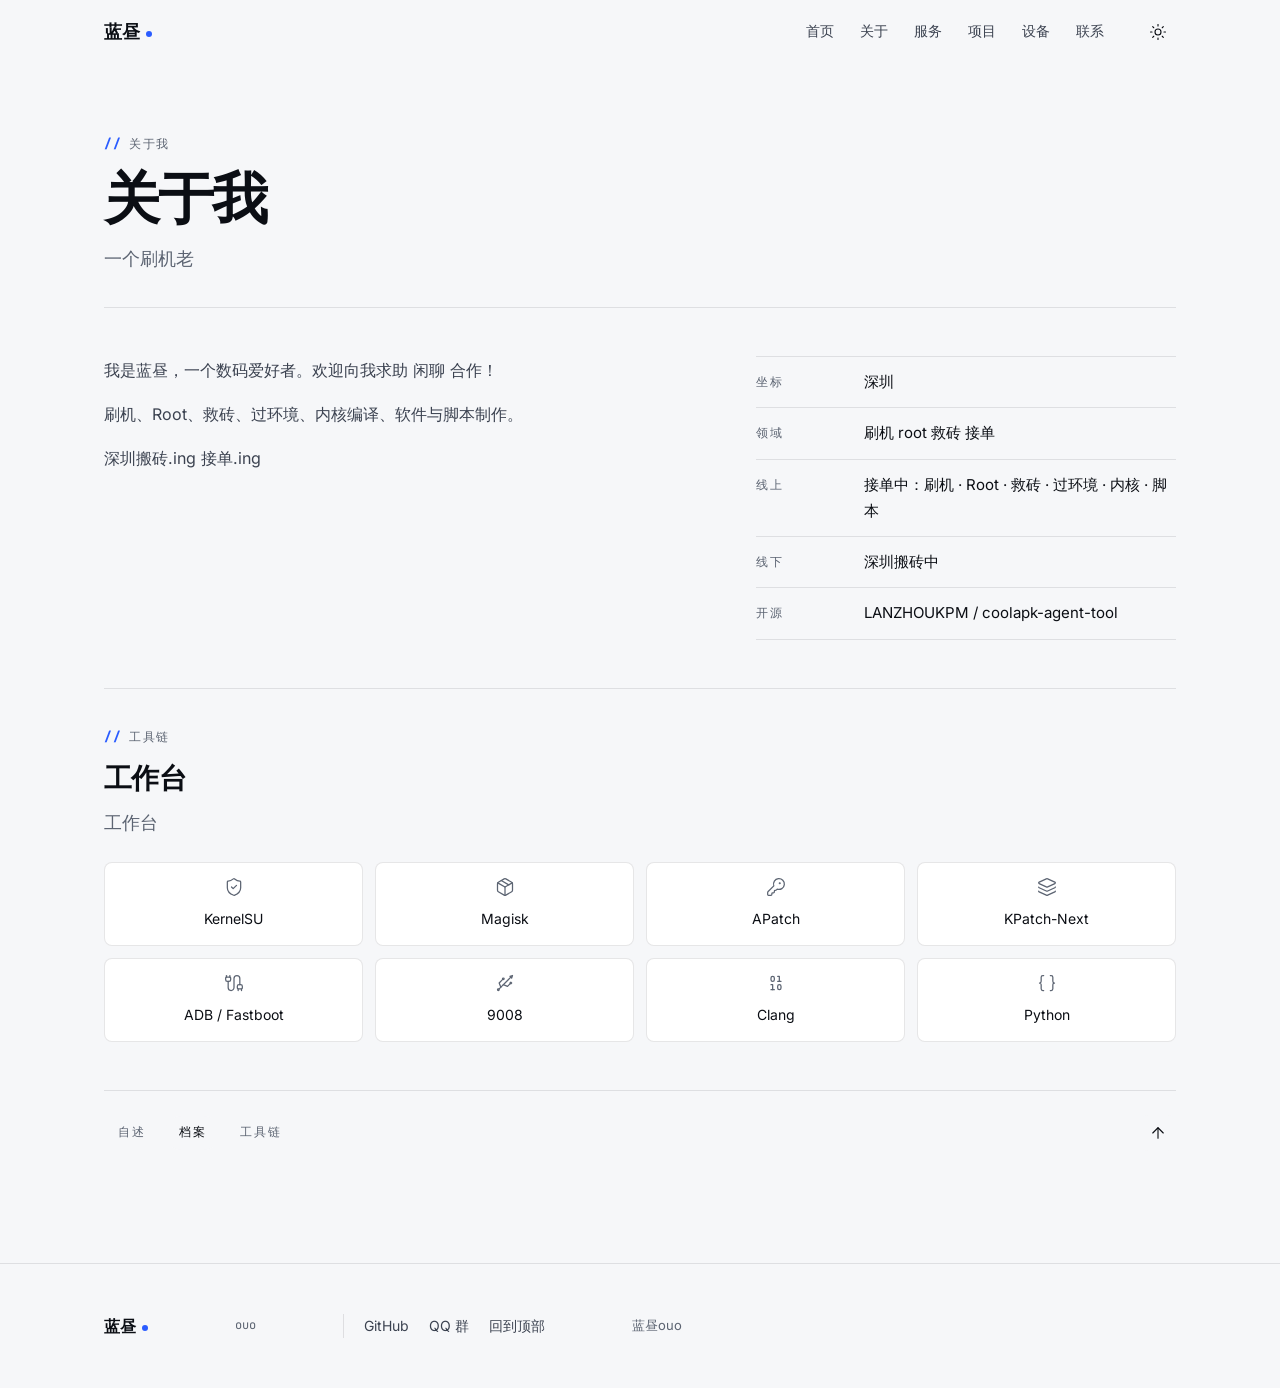
==== commit 2c50e812: "Update index.html" ====
--- a/about/index.html
+++ b/about/index.html
@@ -1,4 +1,4 @@
-<!DOCTYPE html><html lang="zh-CN" data-theme="light"><head><meta charset="utf-8"><meta name="viewport" content="width=device-width, initial-scale=1"><title>关于我 · 蓝昼 LANZHOU</title><meta name="description" content="蓝昼，常驻深圳的 Android 玩家：解锁、刷机、编译内核、写 KPM 模块。这是他的自述与常用工具链。"><meta name="color-scheme" content="light dark"><meta name="theme-color" content="#f6f7f9" media="(prefers-color-scheme: light)"><meta name="theme-color" content="#06080d" media="(prefers-color-scheme: dark)"><meta name="author" content="蓝昼"><meta property="og:title" content="关于我 · 蓝昼 LANZHOU"><meta property="og:description" content="蓝昼，常驻深圳的 Android 玩家：解锁、刷机、编译内核、写 KPM 模块。这是他的自述与常用工具链。"><meta property="og:type" content="website"><link rel="icon" type="image/svg+xml" href="/favicon.svg"><script>
+<!DOCTYPE html><html lang="zh-CN" data-theme="light"><head><meta charset="utf-8"><meta name="viewport" content="width=device-width, initial-scale=1"><title>关于我</title><meta name="description" content="蓝昼 玩机数码爱好者"><meta name="color-scheme" content="light dark"><meta name="theme-color" content="#f6f7f9" media="(prefers-color-scheme: light)"><meta name="theme-color" content="#06080d" media="(prefers-color-scheme: dark)"><meta name="author" content="蓝昼"><meta property="og:title" content="关于我"><meta property="og:description" content="蓝昼ouo"><meta property="og:type" content="website"><link rel="icon" type="image/svg+xml" href="/favicon.svg"><script>
       (function () {
         var root = document.documentElement;
         root.classList.add('js');
@@ -31,7 +31,7 @@
   <path d="M2 12h2" />
   <path d="M20 12h2" />
   <path d="m6.34 17.66-1.41 1.41" />
-  <path d="m19.07 4.93-1.41 1.41" /></svg><svg class="icon-moon" width="18" height="18" viewBox="0 0 24 24" fill="none" stroke="currentColor" stroke-width="1.5" stroke-linecap="round" stroke-linejoin="round" aria-hidden="true"><path d="M20.985 12.486a9 9 0 1 1-9.473-9.472c.405-.022.617.46.402.803a6 6 0 0 0 8.268 8.268c.344-.215.825-.004.803.401" /></svg></button></div></div><main id="main" tabindex="-1"><section><div class="container"><header class="page-head"><p class="eyebrow">关于我</p><h1 class="page-head__title">关于我</h1><p class="page-head__lede">一个常驻深圳的 Android 玩家 —— 玩机是爱好，也是手艺。</p></header><div class="page-body"><div class="about__grid"><div class="about__prose" id="story" data-reveal><p>我是蓝昼，一个把手机当试验田的数码爱好者。从 OPPO 到小米、一加，解锁、刷机、编译内核、写 KPM 模块——这些年折腾过的东西，大多变成了手上的肌肉记忆。</p><p>线上接单是我日常的一部分：刷机、Root、救砖、过环境、内核编译、软件与脚本制作。能远程解决的就远程解决；先讲清楚风险和方案，再动手。</p><p>白天在深圳搬砖，晚上继续折腾。如果你也喜欢玩机，或者设备正好遇到了麻烦，欢迎来找我聊聊。</p></div><div class="about__facts" id="facts" data-reveal style="--reveal-delay:1"><div class="fact"><span class="fact__label">坐标</span><span class="fact__value">深圳 · 线上线下都在</span></div><div class="fact"><span class="fact__label">领域</span><span class="fact__value">Android 玩机 / 系统调优 / 内核</span></div><div class="fact"><span class="fact__label">线上</span><span class="fact__value">接单中：刷机 · Root · 救砖 · 过环境 · 内核 · 脚本</span></div><div class="fact"><span class="fact__label">线下</span><span class="fact__value">深圳搬砖中</span></div><div class="fact"><span class="fact__label">开源</span><span class="fact__value">LANZHOUKPM · coolapk-agent-tool</span></div></div></div><div class="about__toolchain" id="toolchain" data-reveal><p class="eyebrow">工具链</p><h2 class="section-title">常用工具链</h2><p class="section-sub">平时折腾用到的工具与框架，按需替换，没有银弹。</p><ul class="tool-grid" role="list"><li class="tool-tile"><span class="tool-tile__icon"><svg width="20" height="20" viewBox="0 0 24 24" fill="none" stroke="currentColor" stroke-width="1.5" stroke-linecap="round" stroke-linejoin="round" aria-hidden="true"><path d="M20 13c0 5-3.5 7.5-7.66 8.95a1 1 0 0 1-.67-.01C7.5 20.5 4 18 4 13V6a1 1 0 0 1 1-1c2 0 4.5-1.2 6.24-2.72a1.17 1.17 0 0 1 1.52 0C14.51 3.81 17 5 19 5a1 1 0 0 1 1 1z" />
+  <path d="m19.07 4.93-1.41 1.41" /></svg><svg class="icon-moon" width="18" height="18" viewBox="0 0 24 24" fill="none" stroke="currentColor" stroke-width="1.5" stroke-linecap="round" stroke-linejoin="round" aria-hidden="true"><path d="M20.985 12.486a9 9 0 1 1-9.473-9.472c.405-.022.617.46.402.803a6 6 0 0 0 8.268 8.268c.344-.215.825-.004.803.401" /></svg></button></div></div><main id="main" tabindex="-1"><section><div class="container"><header class="page-head"><p class="eyebrow">关于我</p><h1 class="page-head__title">关于我</h1><p class="page-head__lede">一个刷机老</p></header><div class="page-body"><div class="about__grid"><div class="about__prose" id="story" data-reveal><p>我是蓝昼，一个数码爱好者。欢迎向我求助 闲聊 合作！</p><p>刷机、Root、救砖、过环境、内核编译、软件与脚本制作。</p><p>深圳搬砖.ing 接单.ing</p></div><div class="about__facts" id="facts" data-reveal style="--reveal-delay:1"><div class="fact"><span class="fact__label">坐标</span><span class="fact__value">深圳</span></div><div class="fact"><span class="fact__label">领域</span><span class="fact__value">刷机 root 救砖 接单</span></div><div class="fact"><span class="fact__label">线上</span><span class="fact__value">接单中：刷机 · Root · 救砖 · 过环境 · 内核 · 脚本</span></div><div class="fact"><span class="fact__label">线下</span><span class="fact__value">深圳搬砖中</span></div><div class="fact"><span class="fact__label">开源</span><span class="fact__value">LANZHOUKPM / coolapk-agent-tool</span></div></div></div><div class="about__toolchain" id="toolchain" data-reveal><p class="eyebrow">工具链</p><h2 class="section-title">工作台</h2><p class="section-sub">工作台</p><ul class="tool-grid" role="list"><li class="tool-tile"><span class="tool-tile__icon"><svg width="20" height="20" viewBox="0 0 24 24" fill="none" stroke="currentColor" stroke-width="1.5" stroke-linecap="round" stroke-linejoin="round" aria-hidden="true"><path d="M20 13c0 5-3.5 7.5-7.66 8.95a1 1 0 0 1-.67-.01C7.5 20.5 4 18 4 13V6a1 1 0 0 1 1-1c2 0 4.5-1.2 6.24-2.72a1.17 1.17 0 0 1 1.52 0C14.51 3.81 17 5 19 5a1 1 0 0 1 1 1z" />
   <path d="m9 12 2 2 4-4" /></svg></span><span class="tool-tile__name">KernelSU</span></li><li class="tool-tile"><span class="tool-tile__icon"><svg width="20" height="20" viewBox="0 0 24 24" fill="none" stroke="currentColor" stroke-width="1.5" stroke-linecap="round" stroke-linejoin="round" aria-hidden="true"><path d="M11 21.73a2 2 0 0 0 2 0l7-4A2 2 0 0 0 21 16V8a2 2 0 0 0-1-1.73l-7-4a2 2 0 0 0-2 0l-7 4A2 2 0 0 0 3 8v8a2 2 0 0 0 1 1.73z" />
   <path d="M12 22V12" />
   <polyline points="3.29 7 12 12 20.71 7" />
@@ -57,4 +57,4 @@
   <path d="M6 14h2v6" />
   <path d="M14 4h2v6" /></svg></span><span class="tool-tile__name">Clang</span></li><li class="tool-tile"><span class="tool-tile__icon"><svg width="20" height="20" viewBox="0 0 24 24" fill="none" stroke="currentColor" stroke-width="1.5" stroke-linecap="round" stroke-linejoin="round" aria-hidden="true"><path d="M8 3H7a2 2 0 0 0-2 2v5a2 2 0 0 1-2 2 2 2 0 0 1 2 2v5c0 1.1.9 2 2 2h1" />
   <path d="M16 21h1a2 2 0 0 0 2-2v-5c0-1.1.9-2 2-2a2 2 0 0 1-2-2V5a2 2 0 0 0-2-2h-1" /></svg></span><span class="tool-tile__name">Python</span></li></ul></div><nav class="page-toc" aria-label="本页目录" data-toc><ul class="page-toc__list" role="list"><li><a class="page-toc__link" href="#story" data-toc-link="#story">自述</a></li><li><a class="page-toc__link" href="#facts" data-toc-link="#facts">档案</a></li><li><a class="page-toc__link" href="#toolchain" data-toc-link="#toolchain">工具链</a></li></ul><button class="icon-btn page-toc__top" type="button" data-toc-top aria-label="回到顶部"><svg width="16" height="16" viewBox="0 0 24 24" fill="none" stroke="currentColor" stroke-width="1.5" stroke-linecap="round" stroke-linejoin="round" aria-hidden="true"><path d="m5 12 7-7 7 7" />
-  <path d="M12 19V5" /></svg></button></nav></div></div></section></main><footer class="footer"><div class="container"><div class="footer__grid"><a class="footer__brand" href="/">蓝昼<span class="brand-dot" aria-hidden="true"></span></a><span class="footer__meta">ouo</span><div class="footer__links footer__links--routes"><a class="footer__link" href="https://github.com/LANZHOU-1" target="_blank" rel="noopener">GitHub</a><a class="footer__link" href="https://qm.qq.com/cgi-bin/qm/qr?k=FAzw1wKRV6R-6odhcSvSNSamWyo17o_5&amp;jump_from=webapi&amp;authKey=oeqmKlNpkUFIu+/Ma2nOqrueSHoh1JoUUSZ+VoMtCYi2a6aO78MT2yeQeweDq3gS" target="_blank" rel="noopener">QQ 群</a><button class="footer__link" type="button" data-toc-top>回到顶部</button></div><p class="footer__copy">© 2026 蓝昼 · LANZHOU</p></div></div></footer><div class="toast" id="toast" role="status" aria-live="polite"></div><script type="module" src="/_astro/BaseLayout.astro_astro_type_script_index_0_lang.CA8ISk42.js"></script></body></html>+  <path d="M12 19V5" /></svg></button></nav></div></div></section></main><footer class="footer"><div class="container"><div class="footer__grid"><a class="footer__brand" href="/">蓝昼<span class="brand-dot" aria-hidden="true"></span></a><span class="footer__meta">ouo</span><div class="footer__links footer__links--routes"><a class="footer__link" href="https://github.com/LANZHOU-1" target="_blank" rel="noopener">GitHub</a><a class="footer__link" href="https://qm.qq.com/cgi-bin/qm/qr?k=FAzw1wKRV6R-6odhcSvSNSamWyo17o_5&amp;jump_from=webapi&amp;authKey=oeqmKlNpkUFIu+/Ma2nOqrueSHoh1JoUUSZ+VoMtCYi2a6aO78MT2yeQeweDq3gS" target="_blank" rel="noopener">QQ 群</a><button class="footer__link" type="button" data-toc-top>回到顶部</button></div><p class="footer__copy">蓝昼ouo</p></div></div></footer><div class="toast" id="toast" role="status" aria-live="polite"></div><script type="module" src="/_astro/BaseLayout.astro_astro_type_script_index_0_lang.CA8ISk42.js"></script></body></html>
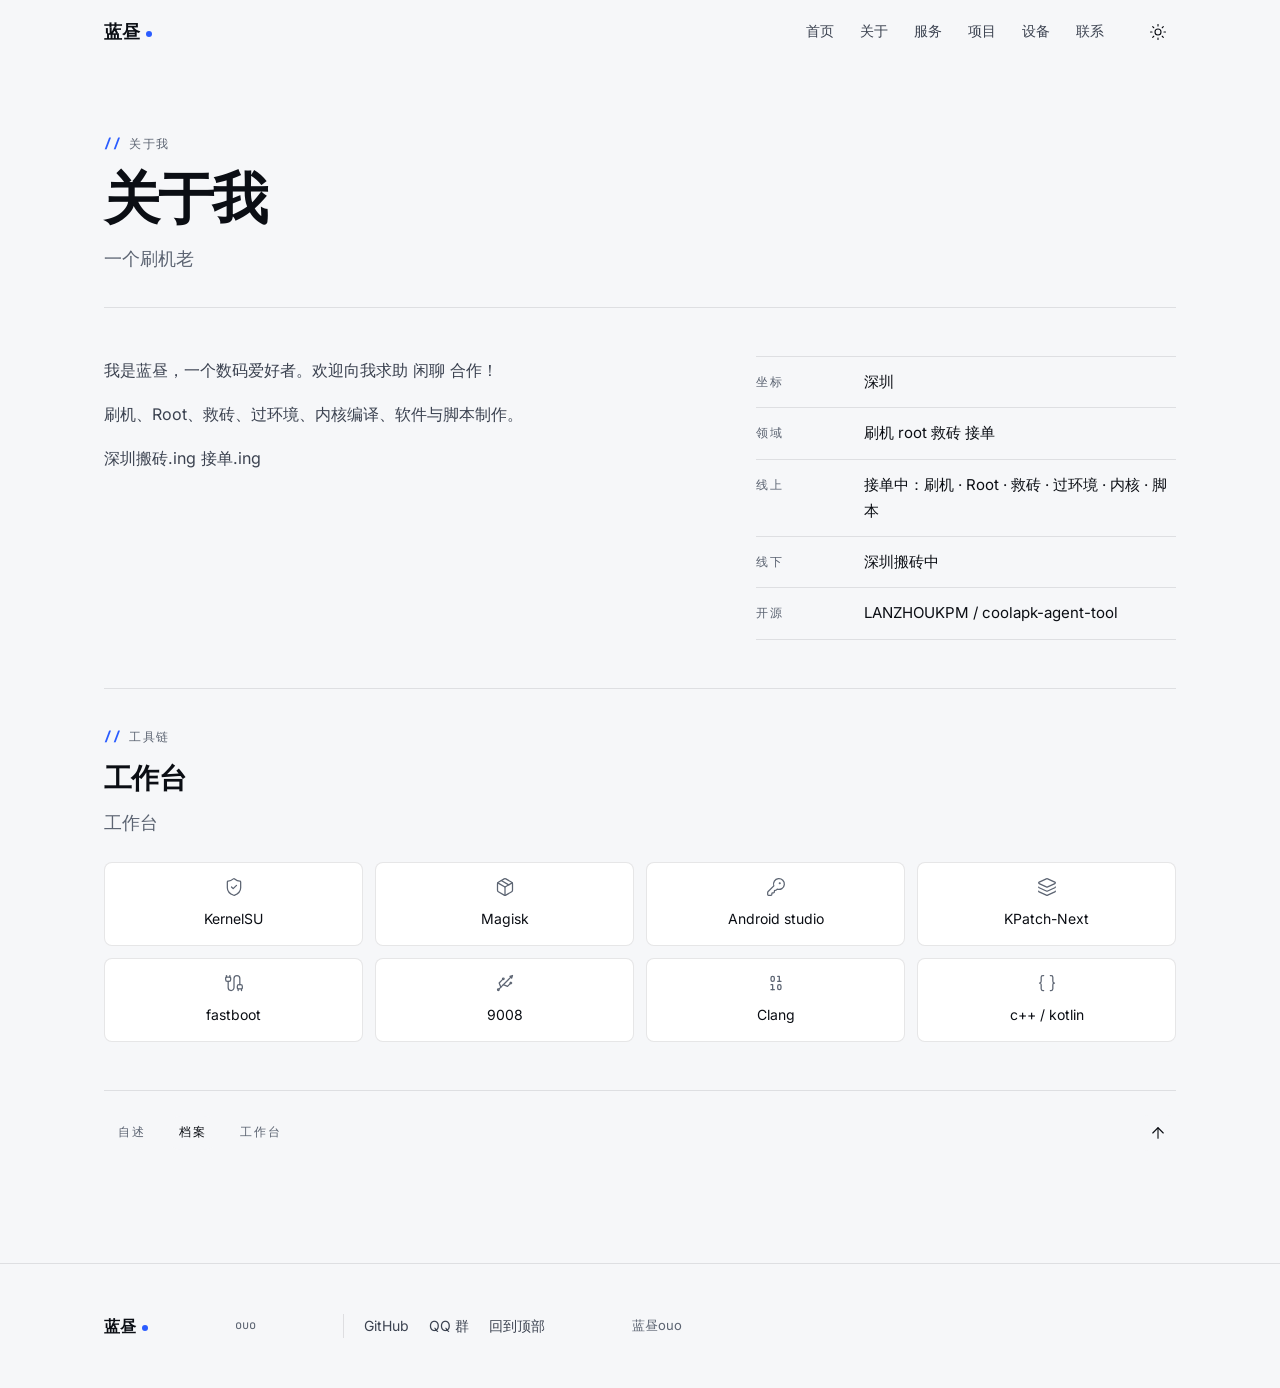
==== commit 7ddfab23: "Update index.html" ====
--- a/about/index.html
+++ b/about/index.html
@@ -36,7 +36,7 @@
   <path d="M12 22V12" />
   <polyline points="3.29 7 12 12 20.71 7" />
   <path d="m7.5 4.27 9 5.15" /></svg></span><span class="tool-tile__name">Magisk</span></li><li class="tool-tile"><span class="tool-tile__icon"><svg width="20" height="20" viewBox="0 0 24 24" fill="none" stroke="currentColor" stroke-width="1.5" stroke-linecap="round" stroke-linejoin="round" aria-hidden="true"><path d="M2.586 17.414A2 2 0 0 0 2 18.828V21a1 1 0 0 0 1 1h3a1 1 0 0 0 1-1v-1a1 1 0 0 1 1-1h1a1 1 0 0 0 1-1v-1a1 1 0 0 1 1-1h.172a2 2 0 0 0 1.414-.586l.814-.814a6.5 6.5 0 1 0-4-4z" />
-  <circle cx="16.5" cy="7.5" r=".5" fill="currentColor" /></svg></span><span class="tool-tile__name">APatch</span></li><li class="tool-tile"><span class="tool-tile__icon"><svg width="20" height="20" viewBox="0 0 24 24" fill="none" stroke="currentColor" stroke-width="1.5" stroke-linecap="round" stroke-linejoin="round" aria-hidden="true"><path d="M12.83 2.18a2 2 0 0 0-1.66 0L2.6 6.08a1 1 0 0 0 0 1.83l8.58 3.91a2 2 0 0 0 1.66 0l8.58-3.9a1 1 0 0 0 0-1.83z" />
+  <circle cx="16.5" cy="7.5" r=".5" fill="currentColor" /></svg></span><span class="tool-tile__name">Android studio</span></li><li class="tool-tile"><span class="tool-tile__icon"><svg width="20" height="20" viewBox="0 0 24 24" fill="none" stroke="currentColor" stroke-width="1.5" stroke-linecap="round" stroke-linejoin="round" aria-hidden="true"><path d="M12.83 2.18a2 2 0 0 0-1.66 0L2.6 6.08a1 1 0 0 0 0 1.83l8.58 3.91a2 2 0 0 0 1.66 0l8.58-3.9a1 1 0 0 0 0-1.83z" />
   <path d="M2 12a1 1 0 0 0 .58.91l8.6 3.91a2 2 0 0 0 1.65 0l8.58-3.9A1 1 0 0 0 22 12" />
   <path d="M2 17a1 1 0 0 0 .58.91l8.6 3.91a2 2 0 0 0 1.65 0l8.58-3.9A1 1 0 0 0 22 17" /></svg></span><span class="tool-tile__name">KPatch-Next</span></li><li class="tool-tile"><span class="tool-tile__icon"><svg width="20" height="20" viewBox="0 0 24 24" fill="none" stroke="currentColor" stroke-width="1.5" stroke-linecap="round" stroke-linejoin="round" aria-hidden="true"><path d="M17 19a1 1 0 0 1-1-1v-2a2 2 0 0 1 2-2h2a2 2 0 0 1 2 2v2a1 1 0 0 1-1 1z" />
   <path d="M17 21v-2" />
@@ -44,7 +44,7 @@
   <path d="M21 21v-2" />
   <path d="M3 5V3" />
   <path d="M4 10a2 2 0 0 1-2-2V6a1 1 0 0 1 1-1h4a1 1 0 0 1 1 1v2a2 2 0 0 1-2 2z" />
-  <path d="M7 5V3" /></svg></span><span class="tool-tile__name">ADB / Fastboot</span></li><li class="tool-tile"><span class="tool-tile__icon"><svg width="20" height="20" viewBox="0 0 24 24" fill="none" stroke="currentColor" stroke-width="1.5" stroke-linecap="round" stroke-linejoin="round" aria-hidden="true"><circle cx="10" cy="7" r="1" />
+  <path d="M7 5V3" /></svg></span><span class="tool-tile__name">fastboot</span></li><li class="tool-tile"><span class="tool-tile__icon"><svg width="20" height="20" viewBox="0 0 24 24" fill="none" stroke="currentColor" stroke-width="1.5" stroke-linecap="round" stroke-linejoin="round" aria-hidden="true"><circle cx="10" cy="7" r="1" />
   <circle cx="4" cy="20" r="1" />
   <path d="M4.7 19.3 19 5" />
   <path d="m21 3-3 1 2 2Z" />
@@ -56,5 +56,5 @@
   <path d="M14 10h4" />
   <path d="M6 14h2v6" />
   <path d="M14 4h2v6" /></svg></span><span class="tool-tile__name">Clang</span></li><li class="tool-tile"><span class="tool-tile__icon"><svg width="20" height="20" viewBox="0 0 24 24" fill="none" stroke="currentColor" stroke-width="1.5" stroke-linecap="round" stroke-linejoin="round" aria-hidden="true"><path d="M8 3H7a2 2 0 0 0-2 2v5a2 2 0 0 1-2 2 2 2 0 0 1 2 2v5c0 1.1.9 2 2 2h1" />
-  <path d="M16 21h1a2 2 0 0 0 2-2v-5c0-1.1.9-2 2-2a2 2 0 0 1-2-2V5a2 2 0 0 0-2-2h-1" /></svg></span><span class="tool-tile__name">Python</span></li></ul></div><nav class="page-toc" aria-label="本页目录" data-toc><ul class="page-toc__list" role="list"><li><a class="page-toc__link" href="#story" data-toc-link="#story">自述</a></li><li><a class="page-toc__link" href="#facts" data-toc-link="#facts">档案</a></li><li><a class="page-toc__link" href="#toolchain" data-toc-link="#toolchain">工具链</a></li></ul><button class="icon-btn page-toc__top" type="button" data-toc-top aria-label="回到顶部"><svg width="16" height="16" viewBox="0 0 24 24" fill="none" stroke="currentColor" stroke-width="1.5" stroke-linecap="round" stroke-linejoin="round" aria-hidden="true"><path d="m5 12 7-7 7 7" />
+  <path d="M16 21h1a2 2 0 0 0 2-2v-5c0-1.1.9-2 2-2a2 2 0 0 1-2-2V5a2 2 0 0 0-2-2h-1" /></svg></span><span class="tool-tile__name">c++ / kotlin</span></li></ul></div><nav class="page-toc" aria-label="本页目录" data-toc><ul class="page-toc__list" role="list"><li><a class="page-toc__link" href="#story" data-toc-link="#story">自述</a></li><li><a class="page-toc__link" href="#facts" data-toc-link="#facts">档案</a></li><li><a class="page-toc__link" href="#toolchain" data-toc-link="#toolchain">工作台</a></li></ul><button class="icon-btn page-toc__top" type="button" data-toc-top aria-label="回到顶部"><svg width="16" height="16" viewBox="0 0 24 24" fill="none" stroke="currentColor" stroke-width="1.5" stroke-linecap="round" stroke-linejoin="round" aria-hidden="true"><path d="m5 12 7-7 7 7" />
   <path d="M12 19V5" /></svg></button></nav></div></div></section></main><footer class="footer"><div class="container"><div class="footer__grid"><a class="footer__brand" href="/">蓝昼<span class="brand-dot" aria-hidden="true"></span></a><span class="footer__meta">ouo</span><div class="footer__links footer__links--routes"><a class="footer__link" href="https://github.com/LANZHOU-1" target="_blank" rel="noopener">GitHub</a><a class="footer__link" href="https://qm.qq.com/cgi-bin/qm/qr?k=FAzw1wKRV6R-6odhcSvSNSamWyo17o_5&amp;jump_from=webapi&amp;authKey=oeqmKlNpkUFIu+/Ma2nOqrueSHoh1JoUUSZ+VoMtCYi2a6aO78MT2yeQeweDq3gS" target="_blank" rel="noopener">QQ 群</a><button class="footer__link" type="button" data-toc-top>回到顶部</button></div><p class="footer__copy">蓝昼ouo</p></div></div></footer><div class="toast" id="toast" role="status" aria-live="polite"></div><script type="module" src="/_astro/BaseLayout.astro_astro_type_script_index_0_lang.CA8ISk42.js"></script></body></html>
